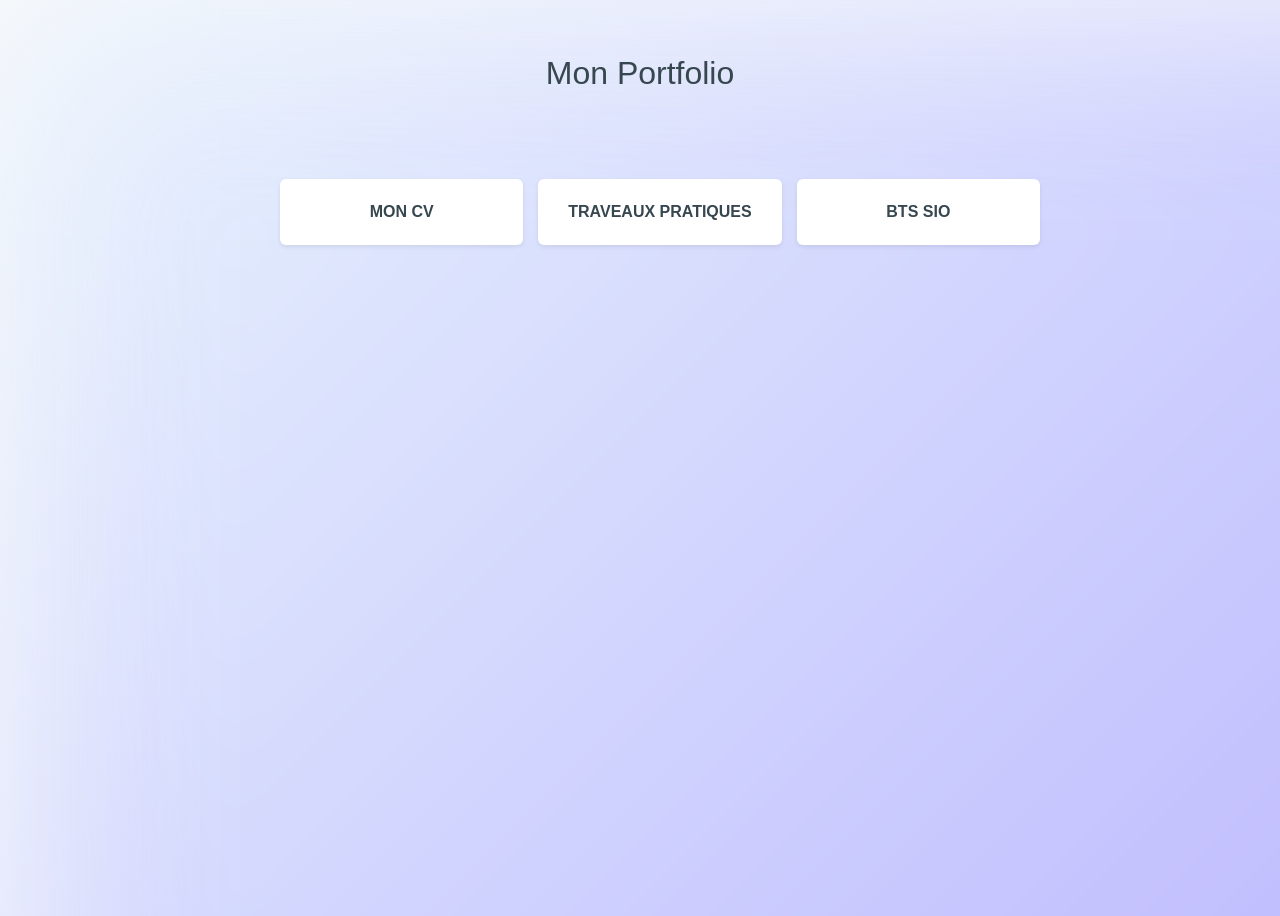
==== index.html @ 12653b78 "Add files via upload" ====
<!DOCTYPE html>
<html lang="fr">
<head>
    <meta charset="UTF-8">
    <meta name="viewport" content="width=device-width, initial-scale=1.0">
    <meta http-equiv="X-UA-Compatible" content="ie=edge">
    <title>Portfolio</title>
    <link rel="stylesheet" href="style.css">
</head>
<body>
    <header>
        <h1>Mon Portfolio</h1>
    </header>

    <div class="container">
        <ul class="tp-list">
            <li><a href="cv/index.html">MON CV</a></li>
            <li><a href="tp/index.html">TRAVEAUX PRATIQUES</a></li>
            <li><a href="sio.html">BTS SIO</a></li>

            
        </ul>
    </div>
</body>
</html>
---- style.css ----
body {
    font-family: Arial, sans-serif;
    line-height: 1.6;
    background-color: #F9FAFB;
    color: #607D8B;
    overflow-x: hidden;
    position: relative;
    min-height: 100vh;
}

body::before {
    content: '';
    position: fixed;
    top: 0;
    left: 0;
    width: 300%;
    height: 300%;
    background: linear-gradient(
        135deg,
        #E3F2FD 0%,
        #B8B8FF 25%,
        #9381FF 50%,
        #E3F2FD 75%,
        #F9FAFB 100%
    );
    background-size: cover;
    filter: blur(100px);
    animation: moveWave 45s ease infinite alternate;
    z-index: -1;
    opacity: 0.7;
}

@keyframes moveWave {
    0% {
        transform: translate(-15%, -15%);
    }
    100% {
        transform: translate(15%, 15%);
    }
}

header {
    padding: 2.5rem 1rem;
    text-align: center;
    position: relative;
    z-index: 1;
    color: #37474F;
}

header h1 {
    font-size: 2rem;
    font-weight: normal;
    margin: 0;
}

.container {
    max-width: 800px;
    margin: 2.5rem auto;
    padding: 0 1rem;
    position: relative;
    z-index: 1;
}

.tp-list {
    list-style: none;
    display: grid;
    grid-template-columns: repeat(auto-fit, minmax(180px, 1fr));
    gap: 15px;
}

.tp-list li {
    background-color: #FFFFFF;
    border-radius: 6px;
    box-shadow: 0 2px 4px rgba(0, 0, 0, 0.08);
    transition: transform 0.2s ease;
}

.tp-list li:hover {
    transform: translateY(-2px);
    box-shadow: 0 4px 8px rgba(0, 0, 0, 0.15);
}

.tp-list li a {
    display: block;
    text-align: center;
    padding: 1.25rem;
    text-decoration: none;
    font-size: 1rem;
    font-weight: bold;
    color: #37474F;
    transition: color 0.2s ease;
}

.tp-list li:hover a {
    color: #00BCD4;
}

@media (max-width: 600px) {
    .tp-list {
        grid-template-columns: 1fr;
    }
}
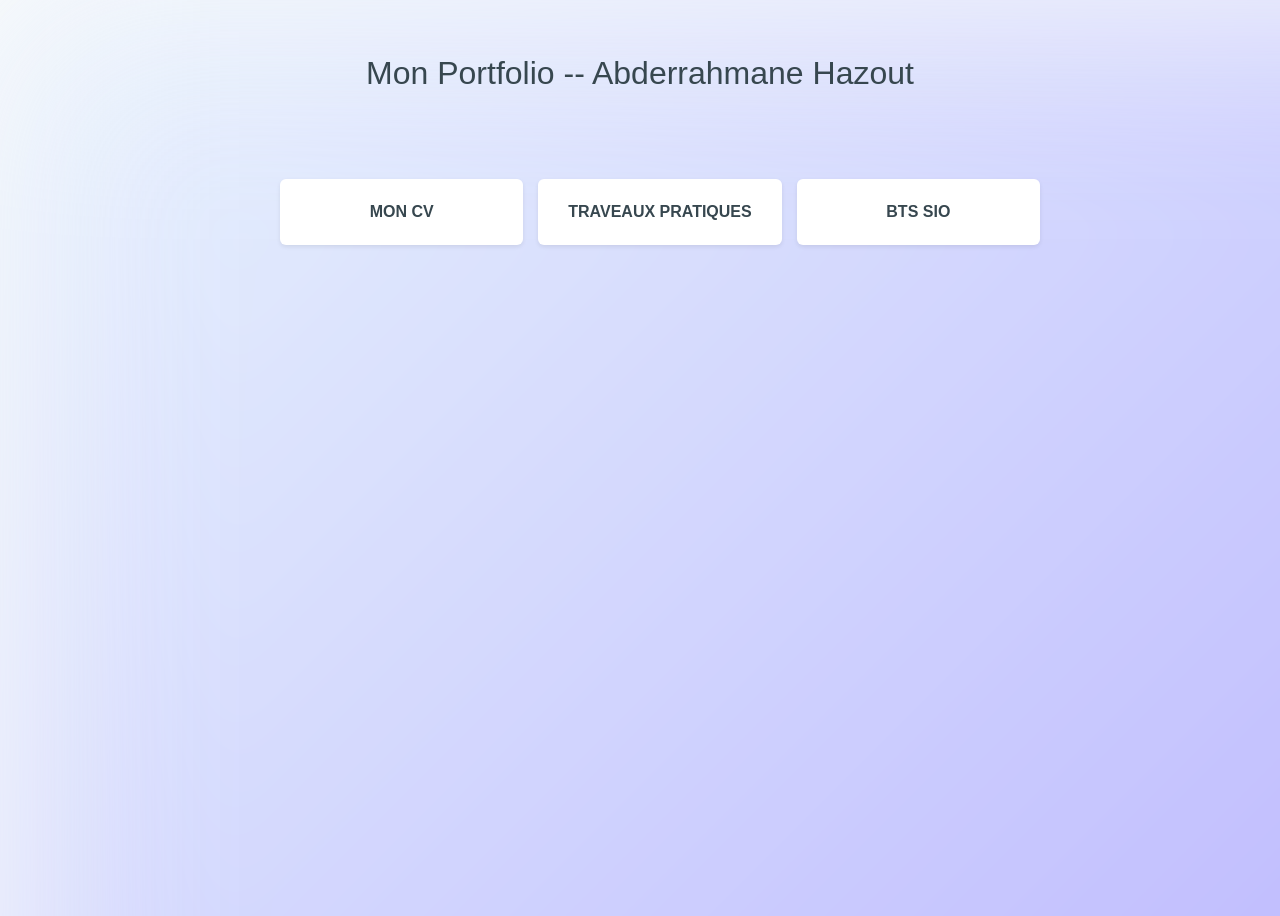
==== commit 06f3c32e: "Update portfolio header with name" ====
--- a/index.html
+++ b/index.html
@@ -9,7 +9,7 @@
 </head>
 <body>
     <header>
-        <h1>Mon Portfolio</h1>
+        <h1>Mon Portfolio -- Abderrahmane Hazout</h1>
     </header>
 
     <div class="container">
@@ -25,3 +25,4 @@
 </html>
 
 
+
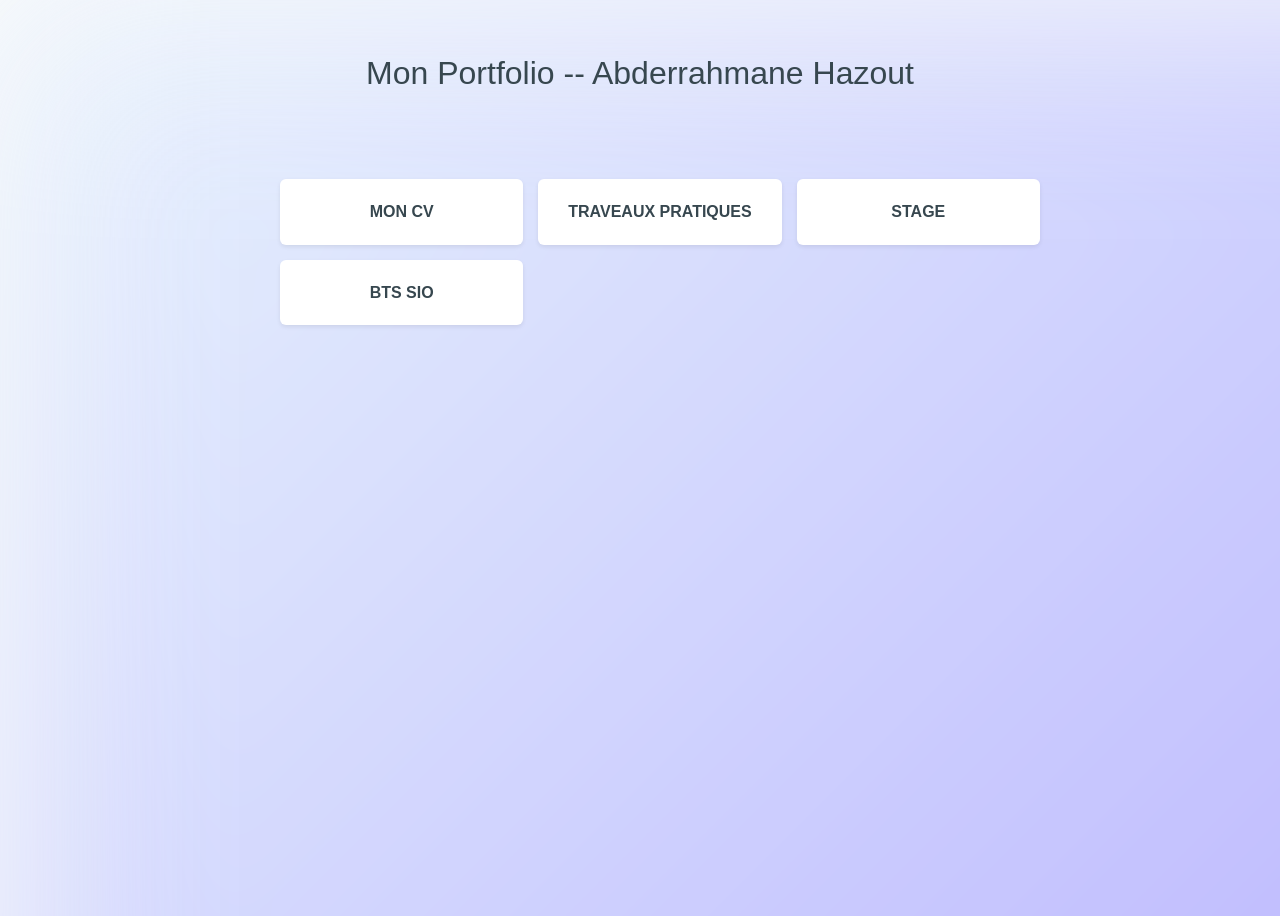
==== commit d20c64b7: "Update index.html with internship link Added a new link to the internship page in the portfolio." ====
--- a/index.html
+++ b/index.html
@@ -14,8 +14,9 @@
 
     <div class="container">
         <ul class="tp-list">
-            <li><a href="cv/index.html">MON CV</a></li>
+            <li><a href="CV-2026.pdf">MON CV</a></li>
             <li><a href="tp/index.html">TRAVEAUX PRATIQUES</a></li>
+            <li><a href="https://exocoms-e-commerce-sneekers-33353353.dev.odoo.com/">STAGE</a></li>
             <li><a href="sio.html">BTS SIO</a></li>
 
             
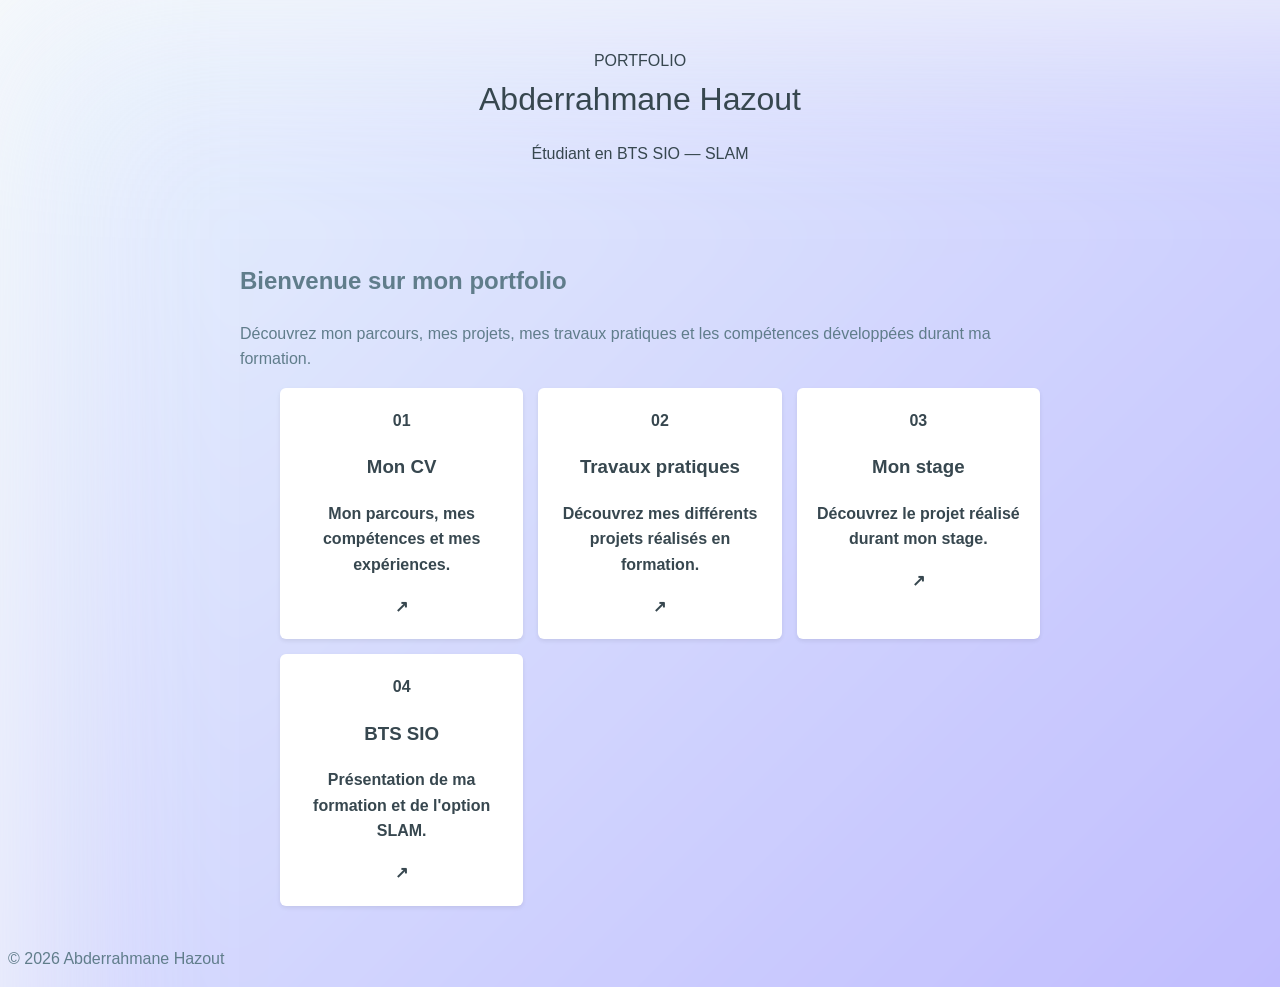
==== commit 2aed52e6: "Revamp portfolio page layout and content Updated the HTML structure and content of the portfolio pag" ====
--- a/index.html
+++ b/index.html
@@ -1,29 +1,95 @@
 <!DOCTYPE html>
+
 <html lang="fr">
 <head>
     <meta charset="UTF-8">
     <meta name="viewport" content="width=device-width, initial-scale=1.0">
     <meta http-equiv="X-UA-Compatible" content="ie=edge">
-    <title>Portfolio</title>
+    <title>Portfolio — Abderrahmane Hazout</title>
     <link rel="stylesheet" href="style.css">
 </head>
+
 <body>
-    <header>
-        <h1>Mon Portfolio -- Abderrahmane Hazout</h1>
-    </header>
 
-    <div class="container">
-        <ul class="tp-list">
-            <li><a href="CV-2026.pdf">MON CV</a></li>
-            <li><a href="tp/index.html">TRAVEAUX PRATIQUES</a></li>
-            <li><a href="https://exocoms-e-commerce-sneekers-33353353.dev.odoo.com/">STAGE</a></li>
-            <li><a href="sio.html">BTS SIO</a></li>
 
-            
-        </ul>
+<div class="background">
+    <div class="blob blob-1"></div>
+    <div class="blob blob-2"></div>
+    <div class="blob blob-3"></div>
+</div>
+
+<header>
+    <div class="header-content">
+        <span class="welcome">PORTFOLIO</span>
+        <h1>Abderrahmane <span>Hazout</span></h1>
+        <p>Étudiant en BTS SIO — SLAM</p>
     </div>
+</header>
+
+<main class="container">
+
+    <section class="intro">
+        <h2>Bienvenue sur mon portfolio</h2>
+        <p>
+            Découvrez mon parcours, mes projets, mes travaux pratiques
+            et les compétences développées durant ma formation.
+        </p>
+    </section>
+
+    <ul class="tp-list">
+
+        <li>
+            <a href="CV-2026.pdf">
+                <div class="icon">01</div>
+                <div class="card-content">
+                    <h3>Mon CV</h3>
+                    <p>Mon parcours, mes compétences et mes expériences.</p>
+                </div>
+                <span class="arrow">↗</span>
+            </a>
+        </li>
+
+        <li>
+            <a href="tp/index.html">
+                <div class="icon">02</div>
+                <div class="card-content">
+                    <h3>Travaux pratiques</h3>
+                    <p>Découvrez mes différents projets réalisés en formation.</p>
+                </div>
+                <span class="arrow">↗</span>
+            </a>
+        </li>
+
+        <li>
+            <a href="https://exocoms-e-commerce-sneekers-33353353.dev.odoo.com/">
+                <div class="icon">03</div>
+                <div class="card-content">
+                    <h3>Mon stage</h3>
+                    <p>Découvrez le projet réalisé durant mon stage.</p>
+                </div>
+                <span class="arrow">↗</span>
+            </a>
+        </li>
+
+        <li>
+            <a href="sio.html">
+                <div class="icon">04</div>
+                <div class="card-content">
+                    <h3>BTS SIO</h3>
+                    <p>Présentation de ma formation et de l'option SLAM.</p>
+                </div>
+                <span class="arrow">↗</span>
+            </a>
+        </li>
+
+    </ul>
+
+</main>
+
+<footer>
+    <p>© 2026 Abderrahmane Hazout</p>
+</footer>
+
+
 </body>
 </html>
-
-
-
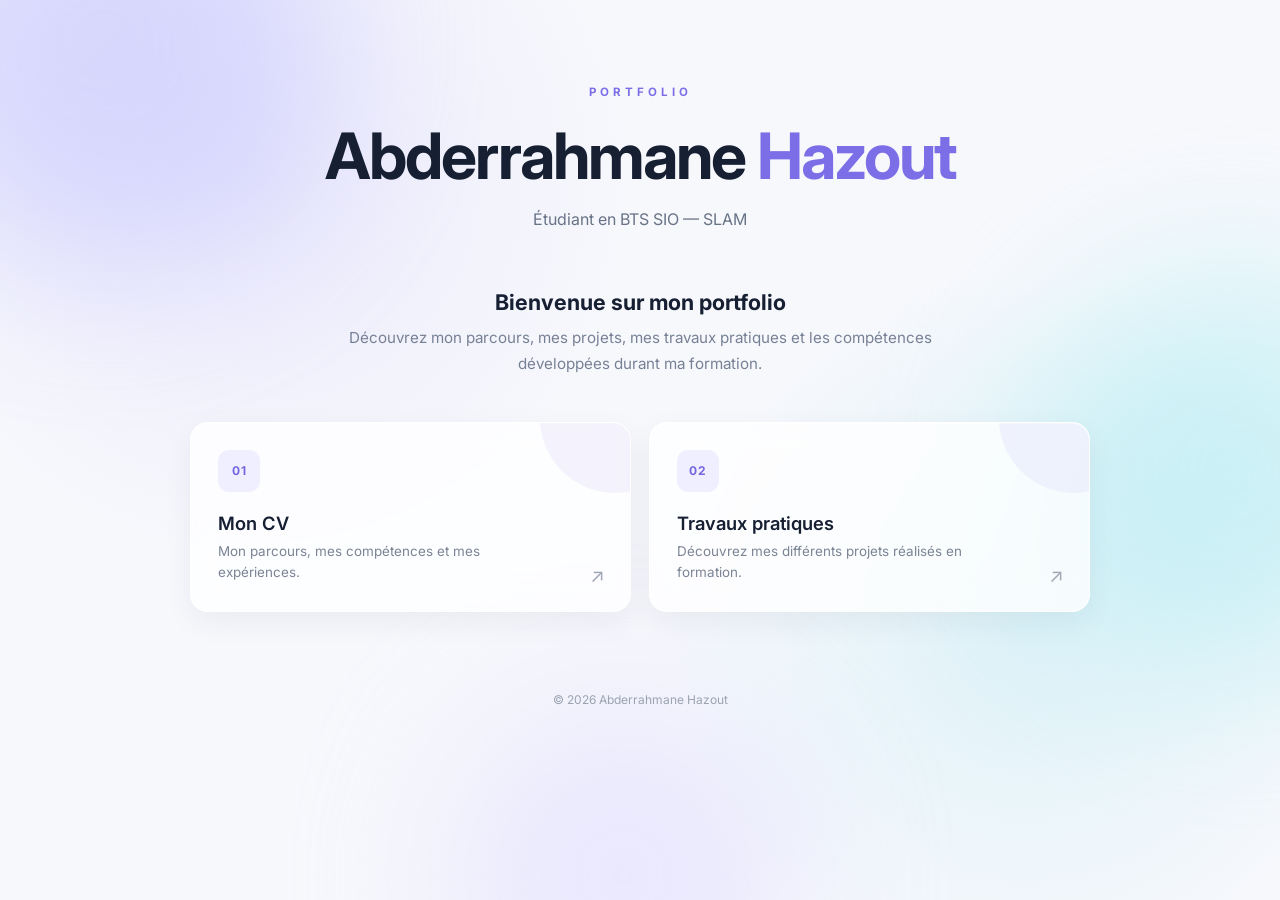
==== commit aa226c4a: "Remove unnecessary whitespace and clean up HTML" ====
--- a/index.html
+++ b/index.html
@@ -60,27 +60,9 @@
             </a>
         </li>
 
-        <li>
-            <a href="https://exocoms-e-commerce-sneekers-33353353.dev.odoo.com/">
-                <div class="icon">03</div>
-                <div class="card-content">
-                    <h3>Mon stage</h3>
-                    <p>Découvrez le projet réalisé durant mon stage.</p>
-                </div>
-                <span class="arrow">↗</span>
-            </a>
-        </li>
+       
 
-        <li>
-            <a href="sio.html">
-                <div class="icon">04</div>
-                <div class="card-content">
-                    <h3>BTS SIO</h3>
-                    <p>Présentation de ma formation et de l'option SLAM.</p>
-                </div>
-                <span class="arrow">↗</span>
-            </a>
-        </li>
+        
 
     </ul>
 
--- a/style.css
+++ b/style.css
@@ -1,102 +1,371 @@
+@import url('https://fonts.googleapis.com/css2?family=Inter:wght@400;500;600;700&display=swap');
+
+* {
+  box-sizing: border-box;
+  margin: 0;
+  padding: 0;
+  }
+
+html {
+scroll-behavior: smooth;
+}
+
 body {
-    font-family: Arial, sans-serif;
-    line-height: 1.6;
-    background-color: #F9FAFB;
-    color: #607D8B;
-    overflow-x: hidden;
-    position: relative;
-    min-height: 100vh;
-}
-
-body::before {
-    content: '';
-    position: fixed;
-    top: 0;
-    left: 0;
-    width: 300%;
-    height: 300%;
-    background: linear-gradient(
-        135deg,
-        #E3F2FD 0%,
-        #B8B8FF 25%,
-        #9381FF 50%,
-        #E3F2FD 75%,
-        #F9FAFB 100%
-    );
-    background-size: cover;
-    filter: blur(100px);
-    animation: moveWave 45s ease infinite alternate;
-    z-index: -1;
-    opacity: 0.7;
-}
-
-@keyframes moveWave {
-    0% {
-        transform: translate(-15%, -15%);
-    }
-    100% {
-        transform: translate(15%, 15%);
-    }
-}
+font-family: 'Inter', Arial, sans-serif;
+background: #f7f8fc;
+color: #172033;
+min-height: 100vh;
+overflow-x: hidden;
+position: relative;
+}
+
+/* BACKGROUND */
+
+.background {
+position: fixed;
+inset: 0;
+overflow: hidden;
+z-index: -1;
+background:
+radial-gradient(circle at 20% 20%, rgba(147, 129, 255, 0.12), transparent 30%),
+radial-gradient(circle at 80% 70%, rgba(0, 188, 212, 0.10), transparent 30%),
+#f7f8fc;
+}
+
+.blob {
+position: absolute;
+border-radius: 50%;
+filter: blur(80px);
+opacity: 0.45;
+animation: floating 14s ease-in-out infinite alternate;
+}
+
+.blob-1 {
+width: 450px;
+height: 450px;
+background: #b8b8ff;
+top: -180px;
+left: -120px;
+}
+
+.blob-2 {
+width: 400px;
+height: 400px;
+background: #9eeaf0;
+right: -150px;
+top: 30%;
+animation-delay: -5s;
+}
+
+.blob-3 {
+width: 350px;
+height: 350px;
+background: #d9d4ff;
+bottom: -150px;
+left: 35%;
+animation-delay: -9s;
+}
+
+@keyframes floating {
+0% {
+transform: translate(0, 0) scale(1);
+}
+
+
+50% {
+    transform: translate(40px, -30px) scale(1.08);
+}
+
+100% {
+    transform: translate(-30px, 40px) scale(0.95);
+}
+
+
+}
+
+/* HEADER */
 
 header {
-    padding: 2.5rem 1rem;
-    text-align: center;
-    position: relative;
-    z-index: 1;
-    color: #37474F;
+padding: 80px 20px 35px;
+text-align: center;
+animation: fadeDown 0.8s ease forwards;
+}
+
+.header-content {
+max-width: 800px;
+margin: auto;
+}
+
+.welcome {
+display: inline-block;
+font-size: 0.72rem;
+font-weight: 700;
+letter-spacing: 4px;
+color: #7c6ee6;
+margin-bottom: 18px;
 }
 
 header h1 {
-    font-size: 2rem;
-    font-weight: normal;
-    margin: 0;
-}
+font-size: clamp(2.3rem, 6vw, 4rem);
+font-weight: 700;
+letter-spacing: -2px;
+color: #172033;
+}
+
+header h1 span {
+color: #7c6ee6;
+}
+
+header p {
+margin-top: 15px;
+font-size: 1rem;
+color: #687386;
+}
+
+/* MAIN */
 
 .container {
-    max-width: 800px;
-    margin: 2.5rem auto;
-    padding: 0 1rem;
-    position: relative;
-    z-index: 1;
-}
+width: min(900px, calc(100% - 40px));
+margin: 25px auto 60px;
+}
+
+/* INTRO */
+
+.intro {
+text-align: center;
+max-width: 650px;
+margin: 0 auto 45px;
+animation: fadeUp 0.8s ease 0.15s both;
+}
+
+.intro h2 {
+font-size: 1.35rem;
+margin-bottom: 10px;
+color: #172033;
+}
+
+.intro p {
+color: #778195;
+line-height: 1.7;
+font-size: 0.95rem;
+}
+
+/* CARDS */
 
 .tp-list {
-    list-style: none;
-    display: grid;
-    grid-template-columns: repeat(auto-fit, minmax(180px, 1fr));
-    gap: 15px;
+list-style: none;
+display: grid;
+grid-template-columns: repeat(2, 1fr);
+gap: 18px;
 }
 
 .tp-list li {
-    background-color: #FFFFFF;
-    border-radius: 6px;
-    box-shadow: 0 2px 4px rgba(0, 0, 0, 0.08);
-    transition: transform 0.2s ease;
-}
-
-.tp-list li:hover {
-    transform: translateY(-2px);
-    box-shadow: 0 4px 8px rgba(0, 0, 0, 0.15);
+opacity: 0;
+animation: fadeUp 0.7s ease forwards;
+}
+
+.tp-list li:nth-child(1) {
+animation-delay: 0.25s;
+}
+
+.tp-list li:nth-child(2) {
+animation-delay: 0.35s;
+}
+
+.tp-list li:nth-child(3) {
+animation-delay: 0.45s;
+}
+
+.tp-list li:nth-child(4) {
+animation-delay: 0.55s;
 }
 
 .tp-list li a {
-    display: block;
-    text-align: center;
-    padding: 1.25rem;
-    text-decoration: none;
-    font-size: 1rem;
-    font-weight: bold;
-    color: #37474F;
-    transition: color 0.2s ease;
-}
-
-.tp-list li:hover a {
-    color: #00BCD4;
-}
-
-@media (max-width: 600px) {
-    .tp-list {
-        grid-template-columns: 1fr;
-    }
-}
+min-height: 190px;
+position: relative;
+display: flex;
+flex-direction: column;
+justify-content: space-between;
+padding: 27px;
+text-decoration: none;
+color: inherit;
+background: rgba(255, 255, 255, 0.78);
+border: 1px solid rgba(255, 255, 255, 0.9);
+border-radius: 18px;
+box-shadow:
+0 10px 30px rgba(30, 40, 70, 0.06),
+inset 0 1px 0 rgba(255, 255, 255, 0.8);
+backdrop-filter: blur(15px);
+-webkit-backdrop-filter: blur(15px);
+overflow: hidden;
+transition:
+transform 0.35s ease,
+box-shadow 0.35s ease,
+border-color 0.35s ease;
+}
+
+.tp-list li a::before {
+content: '';
+position: absolute;
+width: 150px;
+height: 150px;
+border-radius: 50%;
+background: rgba(124, 110, 230, 0.08);
+top: -80px;
+right: -60px;
+transition: transform 0.5s ease;
+}
+
+.tp-list li a:hover {
+transform: translateY(-7px);
+border-color: rgba(124, 110, 230, 0.2);
+box-shadow:
+0 20px 45px rgba(30, 40, 70, 0.12),
+0 0 0 1px rgba(124, 110, 230, 0.05);
+}
+
+.tp-list li a:hover::before {
+transform: scale(1.5);
+}
+
+/* ICON / NUMBER */
+
+.icon {
+position: relative;
+z-index: 1;
+width: 42px;
+height: 42px;
+display: flex;
+align-items: center;
+justify-content: center;
+border-radius: 11px;
+background: #f0efff;
+color: #7566df;
+font-size: 0.75rem;
+font-weight: 700;
+letter-spacing: 1px;
+transition: all 0.3s ease;
+}
+
+.tp-list li a:hover .icon {
+background: #7566df;
+color: white;
+transform: rotate(-5deg);
+}
+
+/* CARD TEXT */
+
+.card-content {
+position: relative;
+z-index: 1;
+margin-top: 20px;
+}
+
+.card-content h3 {
+font-size: 1.15rem;
+font-weight: 600;
+color: #172033;
+margin-bottom: 7px;
+}
+
+.card-content p {
+font-size: 0.84rem;
+line-height: 1.6;
+color: #7b8495;
+max-width: 300px;
+}
+
+/* ARROW */
+
+.arrow {
+position: absolute;
+z-index: 2;
+right: 25px;
+bottom: 24px;
+font-size: 1.2rem;
+color: #a1a8b5;
+transition: all 0.3s ease;
+}
+
+.tp-list li a:hover .arrow {
+color: #7566df;
+transform: translate(4px, -4px);
+}
+
+/* FOOTER */
+
+footer {
+text-align: center;
+padding: 20px;
+color: #9ba3b1;
+font-size: 0.75rem;
+animation: fadeUp 1s ease 0.7s both;
+}
+
+/* ANIMATIONS */
+
+@keyframes fadeUp {
+from {
+opacity: 0;
+transform: translateY(25px);
+}
+
+
+to {
+    opacity: 1;
+    transform: translateY(0);
+}
+
+
+}
+
+@keyframes fadeDown {
+from {
+opacity: 0;
+transform: translateY(-20px);
+}
+
+
+to {
+    opacity: 1;
+    transform: translateY(0);
+}
+
+
+}
+
+/* MOBILE */
+
+@media (max-width: 650px) {
+
+```
+header {
+    padding-top: 55px;
+}
+
+header h1 {
+    letter-spacing: -1px;
+}
+
+.container {
+    width: min(100% - 28px, 500px);
+}
+
+.tp-list {
+    grid-template-columns: 1fr;
+}
+
+.tp-list li a {
+    min-height: 170px;
+}
+
+.intro {
+    margin-bottom: 30px;
+}
+
+.blob {
+    filter: blur(60px);
+}
+
+
+}
